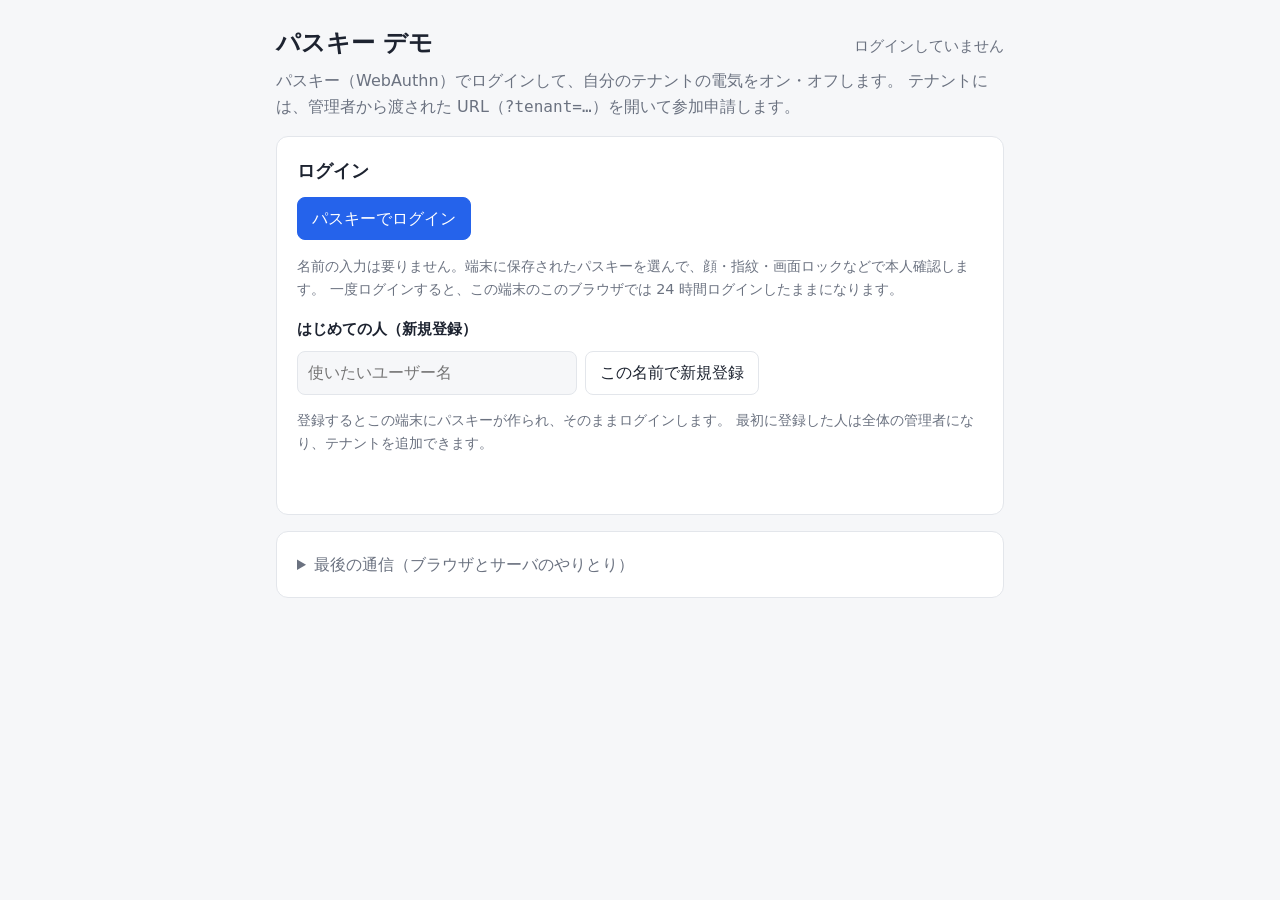
==== cpp/html/index.html @ d55e2777 "render_parity_cpp (7461c80) から複製: パスキー＋テナントの土台 Render のサービス名を junban-python / junban-cpp に変更。  Co-Au" ====
<!DOCTYPE html>
<html lang="ja">
<head>
<meta charset="utf-8">
<meta name="viewport" content="width=device-width, initial-scale=1">
<title>パスキー デモ</title>
<style>
  :root {
    --bg: #f6f7f9; --card: #ffffff; --fg: #1d2330; --muted: #6b7280; --line: #e3e6eb;
    --accent: #2563eb; --accent-fg: #ffffff; --danger: #dc2626; --ok: #15803d;
    --bulb-off: #cbd2dc; --glow: #facc15; --code: #f1f3f6;
  }
  @media (prefers-color-scheme: dark) {
    :root {
      --bg: #12151b; --card: #1b2028; --fg: #e6e9ef; --muted: #9aa3b2; --line: #2c333e;
      --accent: #5b8cff; --accent-fg: #0b1020; --danger: #f87171; --ok: #4ade80;
      --bulb-off: #3a4250; --glow: #fde047; --code: #232a35;
    }
  }
  * { box-sizing: border-box; }
  body {
    margin: 0; background: var(--bg); color: var(--fg);
    font-family: system-ui, -apple-system, "Segoe UI", "Hiragino Sans", "Noto Sans JP", sans-serif;
    line-height: 1.6;
  }
  main { max-width: 760px; margin: 0 auto; padding: 24px 16px 64px; }
  header { display: flex; justify-content: space-between; align-items: baseline; gap: 12px; flex-wrap: wrap; }
  h1 { font-size: 1.5rem; margin: 0; }
  h1 a { color: inherit; text-decoration: none; }
  h2 { font-size: 1.1rem; margin: 0 0 12px; }
  h3 { font-size: .95rem; margin: 16px 0 4px; font-weight: 600; }
  .who { color: var(--muted); font-size: .95rem; }
  .who b { color: var(--fg); }
  .card { background: var(--card); border: 1px solid var(--line); border-radius: 12px; padding: 20px; margin-top: 16px; }
  .card.pending { border-color: var(--glow); }
  .lead { color: var(--muted); margin: 6px 0 0; }
  button {
    font: inherit; border: 1px solid var(--line); background: var(--card); color: var(--fg);
    padding: 8px 14px; border-radius: 8px; cursor: pointer;
  }
  button.primary { background: var(--accent); border-color: var(--accent); color: var(--accent-fg); }
  button.danger { color: var(--danger); }
  button:disabled { opacity: .45; cursor: not-allowed; }
  input[type=text] {
    font: inherit; padding: 8px 10px; border-radius: 8px; border: 1px solid var(--line);
    background: var(--bg); color: var(--fg); width: 100%; max-width: 280px;
  }
  .row { display: flex; gap: 8px; flex-wrap: wrap; align-items: center; margin-top: 10px; }
  .msg { min-height: 1.6em; margin-top: 10px; font-size: .95rem; }
  .msg.err { color: var(--danger); }
  .msg.ok { color: var(--ok); }
  a { color: var(--accent); }

  /* 電気 */
  .light { display: flex; align-items: center; gap: 24px; flex-wrap: wrap; }
  .bulb {
    width: 96px; height: 96px; border-radius: 50%; background: var(--bulb-off);
    transition: background .3s, box-shadow .3s; flex: none;
  }
  .bulb.on { background: var(--glow); box-shadow: 0 0 40px 12px color-mix(in srgb, var(--glow) 55%, transparent); }
  .state { font-size: 1.3rem; font-weight: 700; }
  .toggle {
    position: relative; width: 72px; height: 40px; border-radius: 20px; padding: 0;
    background: var(--bulb-off); border: none;
  }
  .toggle::after {
    content: ""; position: absolute; top: 4px; left: 4px; width: 32px; height: 32px;
    border-radius: 50%; background: #fff; transition: left .2s;
  }
  .toggle.on { background: var(--accent); }
  .toggle.on::after { left: 36px; }

  /* 一覧 */
  .item { display: flex; justify-content: space-between; align-items: center; gap: 8px;
          flex-wrap: wrap; padding: 8px 0; border-top: 1px solid var(--line); }
  .item:first-child { border-top: none; }
  .item .meta { font-size: .85rem; color: var(--muted); word-break: break-all; }
  .item .row { margin-top: 0; }
  .badge { display: inline-block; font-size: .75rem; padding: 1px 8px; border-radius: 999px;
           margin-left: 6px; border: 1px solid var(--line); color: var(--muted); }
  .badge.pending { border-color: var(--glow); color: var(--fg); }
  .badge.me { border-color: var(--accent); color: var(--accent); }
  .badge.admin { border-color: var(--ok); color: var(--ok); }
  .dot { display: inline-block; width: 10px; height: 10px; border-radius: 50%;
         background: var(--bulb-off); margin-right: 6px; vertical-align: middle; }
  .dot.on { background: var(--glow); }

  table { width: 100%; border-collapse: collapse; font-size: .85rem; }
  th, td { text-align: left; padding: 6px 8px; border-top: 1px solid var(--line); vertical-align: top; }
  th { color: var(--muted); font-weight: 600; white-space: nowrap; width: 9.5em; }
  td code { word-break: break-all; }
  .key { border: 1px solid var(--line); border-radius: 10px; padding: 10px 12px; margin-top: 12px; overflow-x: auto; }
  .key-head { display: flex; justify-content: space-between; align-items: center; gap: 8px; }
  code, pre { font-family: ui-monospace, "Cascadia Mono", Consolas, monospace; }
  pre {
    background: var(--code); padding: 12px; border-radius: 8px; overflow: auto;
    font-size: .8rem; max-height: 360px; margin: 8px 0 0;
  }
  details summary { cursor: pointer; color: var(--muted); }
  .note { font-size: .9rem; color: var(--muted); }
  .hidden { display: none !important; }
  .qr-box { display: flex; gap: 16px; align-items: center; flex-wrap: wrap;
            padding: 8px 0 12px; }
  .qr-box svg { flex: none; border-radius: 8px; }
  .qr-box .meta { font-size: .85rem; color: var(--muted); word-break: break-all; max-width: 420px; }
</style>
</head>
<body>
<main>
  <header>
    <h1><a href="index.html">パスキー デモ</a></h1>
    <div class="who" id="who">ログインしていません</div>
  </header>
  <p class="lead">
    パスキー（WebAuthn）でログインして、自分のテナントの電気をオン・オフします。
    テナントには、管理者から渡された URL（<code>?tenant=…</code>）を開いて参加申請します。
  </p>

  <!-- URL でテナントを指定したとき -->
  <section class="card hidden" id="tenantCard">
    <h2 id="tenantName">テナント</h2>
    <div id="tenantBody"></div>
    <div class="msg" id="msgTenant"></div>
  </section>

  <section class="card hidden" id="tenantMembersCard">
    <h2>テナントのメンバー</h2>
    <p class="note">
      このテナントの管理者は、参加申請を「管理者」か「一般」として承認したり、却下・外したりできます。
    </p>
    <div id="tenantMembers"></div>
    <div class="msg" id="msgMembers"></div>
    <div class="hidden" id="tenantInviteBox">
      <h3 class="note">メンバーを招待</h3>
      <p class="note">この QR コードか URL を渡してください。開いた人がログインして参加申請すると、ここに出てきます。</p>
      <div id="tenantInvite"></div>
    </div>
  </section>

  <section class="card" id="loggedOut">
    <h2>ログイン</h2>
    <div class="row">
      <button class="primary" id="btnLogin">パスキーでログイン</button>
    </div>
    <p class="note">名前の入力は要りません。端末に保存されたパスキーを選んで、顔・指紋・画面ロックなどで本人確認します。
      一度ログインすると、この端末のこのブラウザでは 24 時間ログインしたままになります。</p>
    <h3>はじめての人（新規登録）</h3>
    <div class="row">
      <input type="text" id="user" placeholder="使いたいユーザー名" autocomplete="username" maxlength="64">
      <button id="btnSignup">この名前で新規登録</button>
    </div>
    <p class="note">登録するとこの端末にパスキーが作られ、そのままログインします。
      最初に登録した人は全体の管理者になり、テナントを追加できます。</p>
    <div class="msg" id="msgOut"></div>
  </section>

  <section class="card hidden" id="tenantsCard">
    <h2 id="tenantsTitle">あなたのテナント</h2>
    <div id="tenants"></div>
    <div class="hidden" id="addTenant">
      <div class="row">
        <input type="text" id="tenantNew" placeholder="テナント名" maxlength="64">
        <button id="btnAddTenant">テナントを追加</button>
      </div>
      <p class="note">追加すると URL ができます。その URL をテナントの人に渡してください。
        最初に参加申請した人が、そのテナントの管理者になります。</p>
    </div>
    <div class="msg" id="msgTenants"></div>
  </section>

  <!-- 一般のアカウント: 全体の管理者に申請する -->
  <section class="card hidden" id="adminRequestCard">
    <h2>全体の管理者</h2>
    <div id="adminRequestBody"></div>
    <div class="msg" id="msgAdminRequest"></div>
  </section>

  <!-- 全体の管理者: 申請の承認、管理者の一覧、アカウントの削除 -->
  <section class="card hidden" id="accountsCard">
    <h2>全体の管理者の仕事</h2>
    <p class="note">全体の管理者は、テナントの追加・削除、全体の管理者への申請の承認、アカウントの削除ができます。</p>
    <h3 class="note">全体の管理者への申請</h3>
    <div id="adminRequests"></div>
    <h3 class="note">いまの全体の管理者</h3>
    <div id="admins"></div>
    <h3 class="note">アカウントを探して削除</h3>
    <div class="row">
      <input type="text" id="accountSearch" placeholder="ユーザー名（一部でも可）" maxlength="64">
    </div>
    <div id="accounts"></div>
    <div class="msg" id="msgAccounts"></div>
  </section>

  <section class="card hidden" id="loggedIn">
    <h2>サーバが保存しているもの</h2>
    <p class="note">
      パスキー 1 つにつき、公開鍵とその付帯情報だけを保存しています。
      顔や指紋のデータ、秘密鍵、パスワードは端末から出てこないので、ここにはありません。
    </p>
    <div id="keys"></div>
    <div class="row">
      <button id="btnAdd">この端末のパスキーを追加</button>
      <button id="btnLogout">ログアウト</button>
    </div>
    <div class="msg" id="msgIn"></div>
  </section>

  <section class="card">
    <details>
      <summary>最後の通信（ブラウザとサーバのやりとり）</summary>
      <pre id="log">まだありません</pre>
    </details>
  </section>
</main>

<script src="qr.js"></script>
<script>
"use strict";

const TOKEN_KEY = "access_token";
let token = "";
// localStorage に置く（タブを閉じたり QR コードから開き直してもログインしたまま。サーバ側のセッションは 24 時間）
try { token = localStorage.getItem(TOKEN_KEY) || ""; } catch (e) {}

// ?tenant=<guid> で開いたときのテナント
const TENANT = new URLSearchParams(location.search).get("tenant") || "";

const $ = (id) => document.getElementById(id);
const ROLE_LABEL = { admin: "管理者", member: "一般" };

// ---------- base64url <-> ArrayBuffer ----------
function b64uToBuf(s) {
  s = s.replace(/-/g, "+").replace(/_/g, "/");
  while (s.length % 4) s += "=";
  const bin = atob(s);
  const b = new Uint8Array(bin.length);
  for (let i = 0; i < bin.length; i++) b[i] = bin.charCodeAt(i);
  return b.buffer;
}
function bufToB64u(buf) {
  const b = new Uint8Array(buf);
  let s = "";
  for (let i = 0; i < b.length; i++) s += String.fromCharCode(b[i]);
  return btoa(s).replace(/\+/g, "-").replace(/\//g, "_").replace(/=+$/, "");
}

// サーバの options（JSON）を navigator.credentials に渡せる形にする
function toCreateOptions(pk) {
  if (window.PublicKeyCredential && PublicKeyCredential.parseCreationOptionsFromJSON) {
    return PublicKeyCredential.parseCreationOptionsFromJSON(pk);
  }
  const o = structuredClone(pk);
  o.challenge = b64uToBuf(pk.challenge);
  o.user.id = b64uToBuf(pk.user.id);
  o.excludeCredentials = (pk.excludeCredentials || []).map(c => ({ ...c, id: b64uToBuf(c.id) }));
  return o;
}
function toGetOptions(pk) {
  if (window.PublicKeyCredential && PublicKeyCredential.parseRequestOptionsFromJSON) {
    return PublicKeyCredential.parseRequestOptionsFromJSON(pk);
  }
  const o = structuredClone(pk);
  o.challenge = b64uToBuf(pk.challenge);
  o.allowCredentials = (pk.allowCredentials || []).map(c => ({ ...c, id: b64uToBuf(c.id) }));
  return o;
}

// 認証器の応答をサーバに送る JSON（PublicKeyCredential.toJSON() と同じ形）にする
function credToJSON(cred) {
  const r = cred.response;
  const out = {
    id: cred.id,
    rawId: bufToB64u(cred.rawId),
    type: cred.type,
    authenticatorAttachment: cred.authenticatorAttachment || null,
    clientExtensionResults: cred.getClientExtensionResults ? cred.getClientExtensionResults() : {},
    response: { clientDataJSON: bufToB64u(r.clientDataJSON) },
  };
  if (r.attestationObject) {
    out.response.attestationObject = bufToB64u(r.attestationObject);
    out.response.transports = r.getTransports ? r.getTransports() : [];
  } else {
    out.response.authenticatorData = bufToB64u(r.authenticatorData);
    out.response.signature = bufToB64u(r.signature);
    out.response.userHandle = r.userHandle ? bufToB64u(r.userHandle) : null;
  }
  return out;
}

// ---------- API ----------
const logLines = [];
function log(title, obj) {
  logLines.push("// " + title + "\n" + JSON.stringify(obj, null, 2));
  while (logLines.length > 4) logLines.shift();
  $("log").textContent = logLines.join("\n\n");
}

// quiet: 定期確認のときは通信ログに出さない
async function api(path, body, quiet) {
  const h = { "Content-Type": "application/json" };
  if (token) h.Authorization = "Bearer " + token;
  const res = await fetch(path, { method: "POST", headers: h, body: JSON.stringify(body || {}) });
  const j = await res.json();
  if (!quiet) {
    log("→ " + path, body || {});
    log("← " + path, j);
  }
  return j;
}

function setToken(t) {
  token = t || "";
  try {
    if (token) localStorage.setItem(TOKEN_KEY, token);
    else localStorage.removeItem(TOKEN_KEY);
  } catch (e) {}
}

function showMsg(id, text, kind) {
  const el = $(id);
  el.textContent = text || "";
  el.className = "msg" + (kind ? " " + kind : "");
}

function el(tag, attrs, ...children) {
  const e = document.createElement(tag);
  for (const [k, v] of Object.entries(attrs || {})) {
    if (k === "class") e.className = v;
    else if (k === "onclick") e.onclick = v;
    else if (k === "text") e.textContent = v;
    else e.setAttribute(k, v);
  }
  for (const c of children) if (c != null) e.append(c);
  return e;
}

function badge(text, cls) {
  return el("span", { class: "badge" + (cls ? " " + cls : ""), text });
}

function utcToLocal(s) {
  if (!s) return "";
  const d = new Date(s.replace(" ", "T") + "Z");
  return isNaN(d) ? s : d.toLocaleString();
}

function tenantUrl(guid) {
  return location.origin + location.pathname + "?tenant=" + guid;
}

// WebAuthn のエラーを人が読める文に
function webauthnError(e) {
  if (!e) return "失敗しました";
  if (e.name === "NotAllowedError") return "キャンセルされたか、時間切れになりました";
  if (e.name === "InvalidStateError") return "このパスキーはもう登録されています";
  if (e.name === "SecurityError") return "このページのドメインではパスキーを使えません（https か localhost が必要です）";
  return e.message || String(e);
}

function supported() {
  return window.isSecureContext && window.PublicKeyCredential && navigator.credentials;
}

// ---------- 登録 / ログイン ----------
async function register(mode) {
  const msgId = mode === "add" ? "msgIn" : "msgOut";
  if (!supported()) return showMsg(msgId, "このブラウザ（またはこの URL）ではパスキーを使えません", "err");
  const body = mode === "add" ? {} : { user: $("user").value.trim() };
  if (mode !== "add") setToken("");
  const o = await api("/api/passkey/v0/register_options", body);
  if (o.status !== "success") return showMsg(msgId, "登録できません: " + o.message, "err");
  let cred;
  try {
    showMsg(msgId, "端末の指示に従ってください…");
    cred = await navigator.credentials.create({ publicKey: toCreateOptions(o.publicKey) });
  } catch (e) {
    return showMsg(msgId, webauthnError(e), "err");
  }
  const payload = credToJSON(cred);
  payload.name = deviceName();
  const r = await api("/api/passkey/v0/register_verify", payload);
  if (r.status !== "success") return showMsg(msgId, "サーバが受け付けませんでした: " + r.message, "err");
  if (r.access_token) setToken(r.access_token);
  showMsg("msgOut", "");
  await refreshAll();
  showMsg("msgIn", mode === "add" ? "パスキーを追加しました"
    : r.role === "admin" ? "登録してログインしました（最初のメンバーなので全体の管理者です）"
    : "登録してログインしました", "ok");
}

async function login() {
  if (!supported()) return showMsg("msgOut", "このブラウザ（またはこの URL）ではパスキーを使えません", "err");
  // 名前は聞かない。allowCredentials を空にして、端末に保存されたパスキーから選んでもらう
  setToken("");
  const o = await api("/api/passkey/v0/login_options", {});
  if (o.status !== "success") return showMsg("msgOut", "ログインできません: " + o.message, "err");
  let cred;
  try {
    showMsg("msgOut", "端末の指示に従ってください…");
    cred = await navigator.credentials.get({ publicKey: toGetOptions(o.publicKey) });
  } catch (e) {
    return showMsg("msgOut", webauthnError(e), "err");
  }
  const r = await api("/api/passkey/v0/login_verify", credToJSON(cred));
  if (r.status !== "success") return showMsg("msgOut", "ログインできませんでした: " + r.message, "err");
  setToken(r.access_token);
  showMsg("msgOut", "");
  await refreshAll();
  showMsg("msgIn", "ログインしました", "ok");
}

function deviceName() {
  const ua = navigator.userAgent;
  if (/iPhone/.test(ua)) return "iPhone";
  if (/iPad/.test(ua)) return "iPad";
  if (/Android/.test(ua)) return "Android";
  if (/Windows/.test(ua)) return "Windows";
  if (/Mac OS X/.test(ua)) return "Mac";
  if (/Linux/.test(ua)) return "Linux";
  return "passkey";
}

async function logout() {
  await api("/api/passkey/v0/logout", {});
  setToken("");
  await refreshAll();
}

// ---------- 画面の更新 ----------
let me = "";
let myRole = null;
let myAdminRequested = false;

async function refreshMe(quiet) {
  me = "";
  myRole = null;
  myAdminRequested = false;
  if (token) {
    const r = await api("/api/passkey/v0/me", {}, quiet);
    if (r.status === "success") {
      me = r.user;
      myRole = r.role;
      myAdminRequested = r.admin_requested;
    } else {
      setToken("");
    }
  }
  $("loggedOut").classList.toggle("hidden", !!me);
  $("loggedIn").classList.toggle("hidden", !me);
  $("tenantsCard").classList.toggle("hidden", !me);
  $("accountsCard").classList.toggle("hidden", myRole !== "admin");
  $("adminRequestCard").classList.toggle("hidden", !me || myRole === "admin");
  renderAdminRequestCard();
  $("addTenant").classList.toggle("hidden", myRole !== "admin");
  $("tenantsTitle").textContent = myRole === "admin" ? "テナント（全体の管理者には全部見えます）" : "あなたのテナント";
  $("who").innerHTML = "";
  if (me) {
    $("who").append(el("b", { text: me }), myRole === "admin" ? "（全体の管理者）でログイン中" : " でログイン中");
  } else {
    $("who").textContent = "ログインしていません";
  }
}

// 内容が変わったときだけ描き直す（定期確認でボタンがちらつかないように）
function render(box, key, build) {
  if (box.dataset.key === key) return;
  box.dataset.key = key;
  box.innerHTML = "";
  build();
}

async function refreshAll(quiet) {
  await refreshMe(quiet);
  const jobs = [refreshTenant(quiet)];
  if (me) jobs.push(refreshTenants(quiet), refreshKeys(quiet));
  if (myRole === "admin") jobs.push(refreshAccounts(quiet));
  await Promise.all(jobs);
}

// ---------- URL で開いたテナント ----------
let current = null;     // /api/tenant/v0/get の tenant

async function refreshTenant(quiet) {
  $("tenantCard").classList.toggle("hidden", !TENANT);
  if (!TENANT) {
    $("tenantMembersCard").classList.add("hidden");
    return;
  }
  const r = await api("/api/tenant/v0/get", { tenant: TENANT }, quiet);
  const body = $("tenantBody");
  if (r.status !== "success") {
    current = null;
    $("tenantName").textContent = "テナント";
    render(body, "error:" + r.message, () => body.append(el("p", { class: "msg err",
      text: r.message === "unknown tenant" ? "このテナントは見つかりません（削除されたか、URL が違います）"
        : "読み込めません: " + r.message })));
    $("tenantMembersCard").classList.add("hidden");
    return;
  }
  current = r.tenant;
  const t = current;
  $("tenantName").textContent = t.name;
  render(body, JSON.stringify([me, t]), () => {
    if (!me) {
      body.append(el("p", { class: "note", text: "ログイン（はじめての人は新規登録）すると、このテナントに参加申請できます。" }));
      return;
    }
    if (!t.my_status) {
      body.append(
        el("p", { class: "note", text: "このテナントのメンバーではありません。参加申請すると、テナントの管理者が承認します。" +
          "（管理者がまだいないテナントなら、申請した人がそのまま管理者になります）" }),
        el("div", { class: "row" }, el("button", { class: "primary", id: "btnJoin", text: "このテナントに参加申請", onclick: joinTenant })));
      return;
    }
    if (t.my_status === "pending") {
      $("tenantCard").classList.add("pending");
      body.append(
        el("p", { text: "承認待ちです。テナントの管理者が承認すると、このページを開いたままで電気を使えるようになります。" }),
        el("div", { class: "row" }, el("button", { text: "申請を取り下げる", onclick: leaveTenant })));
      return;
    }
    $("tenantCard").classList.remove("pending");
    const toggle = el("button", { class: "toggle" + (t.on ? " on" : ""), id: "toggle", "aria-label": "スイッチ",
      "aria-pressed": t.on ? "true" : "false", onclick: toggleLight });
    body.append(
      el("div", { class: "light" },
        el("div", { class: "bulb" + (t.on ? " on" : ""), id: "bulb", "aria-hidden": "true" }),
        el("div", {},
          el("div", { class: "state", id: "state", text: t.on ? "ついています" : "消えています" }),
          el("div", { class: "note", id: "lastBy", text: t.updated_by
            ? "最後に切り替えた人: " + t.updated_by + "（" + utcToLocal(t.updated_at) + "）" : "まだ誰も触っていません" }),
          el("div", { class: "row" }, toggle,
            el("span", { class: "note", text: "あなたはこのテナントの" + ROLE_LABEL[t.my_role] + " ・ メンバー " + t.member_count + " 人" })))),
      el("div", { class: "row" }, el("button", { text: "このテナントを抜ける", onclick: leaveTenant })));
  });
  $("tenantCard").classList.toggle("pending", !!me && t.my_status === "pending");
  const isMember = t.my_status === "approved";
  $("tenantMembersCard").classList.toggle("hidden", !isMember);
  if (isMember) await refreshTenantMembers(quiet);
}

async function refreshTenantMembers(quiet) {
  const r = await api("/api/tenant/v0/members", { tenant: TENANT }, quiet);
  const box = $("tenantMembers");
  if (r.status !== "success") return;
  const isAdmin = r.me.role === "admin";
  // 招待用の QR（テナントの管理者だけ）
  $("tenantInviteBox").classList.toggle("hidden", !isAdmin);
  const inv = $("tenantInvite");
  render(inv, isAdmin ? TENANT : "", () => {
    if (isAdmin) inv.append(qrPanel(tenantUrl(TENANT), () => copyUrl({ tenant: TENANT, name: current ? current.name : "" })));
  });
  render(box, JSON.stringify([isAdmin, r.member_list]), () => {
    // 承認待ちを上に
    const list = r.member_list.slice().sort((a, b) =>
      (a.status === "pending" ? 0 : 1) - (b.status === "pending" ? 0 : 1));
    for (const m of list) {
      const left = el("div", {}, el("b", { text: m.user }),
        m.user === me ? badge("自分", "me") : null,
        m.status === "pending" ? badge("承認待ち", "pending") : badge(ROLE_LABEL[m.role], m.role === "admin" ? "admin" : ""),
        el("div", { class: "meta", text: "申請 " + utcToLocal(m.created_at) + (m.approved_by && m.approved_by !== m.user
          ? " ・ " + m.approved_by + " が承認" : "") }));
      const btns = el("div", { class: "row" });
      if (isAdmin && m.status === "pending") {
        btns.append(
          el("button", { class: "primary", "data-role": "member", text: "一般として承認", onclick: () => approveMember(m.user, "member") }),
          el("button", { "data-role": "admin", text: "管理者として承認", onclick: () => approveMember(m.user, "admin") }));
      }
      if (isAdmin && m.user !== me) {
        btns.append(el("button", { class: "danger", text: m.status === "pending" ? "却下" : "外す",
          onclick: () => removeMember(m) }));
      }
      box.append(el("div", { class: "item" }, left, btns));
    }
  });
}

async function joinTenant() {
  const r = await api("/api/tenant/v0/join", { tenant: TENANT });
  if (r.status !== "success") return showMsg("msgTenant", "申請できません: " + r.message, "err");
  showMsg("msgTenant", r.member.status === "approved"
    ? "参加しました（最初の 1 人なので、このテナントの管理者です）" : "参加申請しました。承認を待っています", "ok");
  await refreshAll();
}

async function leaveTenant() {
  const pending = current && current.my_status === "pending";
  if (!confirm(pending ? "参加申請を取り下げますか？" : "このテナントを抜けますか？")) return;
  const r = await api("/api/tenant/v0/leave", { tenant: TENANT });
  if (r.message === "last admin cannot leave") {
    return showMsg("msgTenant", "このテナントの管理者があなた 1 人なので抜けられません。先に誰かを管理者として承認してください", "err");
  }
  if (r.status !== "success") return showMsg("msgTenant", "抜けられません: " + r.message, "err");
  showMsg("msgTenant", pending ? "申請を取り下げました" : "テナントを抜けました", "ok");
  await refreshAll();
}

async function toggleLight() {
  if (!current) return;
  $("toggle").disabled = true;
  const r = await api("/api/tenant/v0/switch_set", { tenant: TENANT, on: !current.on });
  if (r.status !== "success") showMsg("msgTenant", "切り替えられません: " + r.message, "err");
  await refreshAll();
}

async function approveMember(user, role) {
  const r = await api("/api/tenant/v0/approve", { tenant: TENANT, user, role });
  if (r.status !== "success") return showMsg("msgMembers", "承認できません: " + r.message, "err");
  showMsg("msgMembers", user + " を" + ROLE_LABEL[role] + "として承認しました", "ok");
  await refreshAll();
}

async function removeMember(m) {
  const what = m.status === "pending" ? "の申請を却下" : "をこのテナントから外";
  if (!confirm("「" + m.user + "」" + what + "しますか？")) return;
  const r = await api("/api/tenant/v0/remove", { tenant: TENANT, user: m.user });
  if (r.status !== "success") return showMsg("msgMembers", "できません: " + r.message, "err");
  showMsg("msgMembers", m.user + (m.status === "pending" ? " の申請を却下しました" : " を外しました"), "ok");
  await refreshAll();
}

// ---------- テナントの一覧（全体の管理者は追加・削除も） ----------
// テナントの URL の QR コードと URL を並べた部品。QR は qr.wasm で作る（qr.js）
function qrPanel(url, onCopy) {
  const box = el("div", { class: "qr-box" });
  const info = el("div", { class: "meta" }, el("div", { text: url }));
  if (onCopy) info.append(el("div", { class: "row" }, el("button", { text: "URL をコピー", onclick: onCopy })));
  box.append(info);
  QR.svg(url, { size: 180 }).then((svg) => box.prepend(svg))
    .catch((e) => info.prepend(el("div", { class: "msg err", text: "QR コードを作れません: " + e.message })));
  return box;
}

// QR を開いているテナント（一覧を描き直しても開いたままにする）
const openQr = new Set();

async function refreshTenants(quiet) {
  const r = await api("/api/tenant/v0/list", {}, quiet);
  const box = $("tenants");
  if (r.status !== "success") return;
  render(box, JSON.stringify([myRole, r.tenant_list, [...openQr]]), () => {
    if (r.tenant_list.length === 0) {
      box.append(el("p", { class: "note", text: myRole === "admin" ? "テナントはまだありません。"
        : "まだどのテナントにも参加していません。テナントの管理者から URL をもらって開いてください。" }));
    }
    for (const t of r.tenant_list) {
      const left = el("div", {},
        t.my_status === "approved" ? el("span", { class: "dot" + (t.on ? " on" : "") }) : null,
        el("a", { href: "?tenant=" + t.tenant, text: t.name }),
        t.my_status === "pending" ? badge("承認待ち", "pending")
          : t.my_role ? badge(ROLE_LABEL[t.my_role], t.my_role === "admin" ? "admin" : "") : null,
        el("div", { class: "meta", text: "メンバー " + t.member_count + " 人" +
          (myRole === "admin" ? " ・ " + tenantUrl(t.tenant) : "") }));
      const btns = el("div", { class: "row" });
      if (myRole === "admin") {
        const open = openQr.has(t.tenant);
        btns.append(
          el("button", { class: "qr-toggle", text: open ? "QR を閉じる" : "QR コード", onclick: () => toggleQr(t) }),
          el("button", { text: "URL をコピー", onclick: () => copyUrl(t) }),
          el("button", { class: "danger", text: "削除", onclick: () => deleteTenant(t) }));
      }
      box.append(el("div", { class: "item" }, left, btns));
      if (myRole === "admin" && openQr.has(t.tenant)) box.append(qrPanel(tenantUrl(t.tenant)));
    }
  });
}

function toggleQr(t) {
  if (openQr.has(t.tenant)) openQr.delete(t.tenant);
  else openQr.add(t.tenant);
  refreshTenants(true);
}

async function copyUrl(t) {
  try {
    await navigator.clipboard.writeText(tenantUrl(t.tenant));
    showMsg("msgTenants", t.name + " の URL をコピーしました", "ok");
  } catch (e) {
    showMsg("msgTenants", tenantUrl(t.tenant), "");
  }
}

async function addTenant() {
  const name = $("tenantNew").value.trim();
  const r = await api("/api/tenant/v0/add", { name });
  if (r.status !== "success") return showMsg("msgTenants", "追加できません: " + r.message, "err");
  $("tenantNew").value = "";
  openQr.add(r.tenant.tenant);        // 追加したテナントは QR を開いておく
  showMsg("msgTenants", r.tenant.name + " を追加しました。URL: " + tenantUrl(r.tenant.tenant), "ok");
  await refreshAll();
}

async function deleteTenant(t) {
  if (!confirm("テナント「" + t.name + "」を削除しますか？（メンバーと電気の状態も消えます）")) return;
  const r = await api("/api/tenant/v0/delete", { tenant: t.tenant });
  if (r.status !== "success") return showMsg("msgTenants", "削除できません: " + r.message, "err");
  showMsg("msgTenants", t.name + " を削除しました", "ok");
  await refreshAll();
}

// ---------- 全体の管理者への申請（一般のアカウント） ----------
function renderAdminRequestCard() {
  const box = $("adminRequestBody");
  render(box, JSON.stringify([me, myRole, myAdminRequested]), () => {
    if (!me || myRole === "admin") return;
    if (myAdminRequested) {
      box.append(
        el("p", { text: "全体の管理者に申請中です。全体の管理者が承認すると、このページを開いたままでテナントの追加などができるようになります。" }),
        el("div", { class: "row" }, el("button", { text: "申請を取り下げる", onclick: cancelAdminRequest })));
    } else {
      box.append(
        el("p", { class: "note", text: "全体の管理者になると、テナントの追加・削除などができます。申請すると、いまの全体の管理者が承認します。" }),
        el("div", { class: "row" }, el("button", { id: "btnAdminRequest", text: "全体の管理者に申請", onclick: requestAdmin })));
    }
  });
}

async function requestAdmin() {
  const r = await api("/api/account/v0/admin_request", {});
  if (r.status !== "success") return showMsg("msgAdminRequest", "申請できません: " + r.message, "err");
  showMsg("msgAdminRequest", "全体の管理者に申請しました", "ok");
  await refreshAll();
}

async function cancelAdminRequest() {
  const r = await api("/api/account/v0/admin_request_cancel", {});
  if (r.status !== "success") return showMsg("msgAdminRequest", "取り下げられません: " + r.message, "err");
  showMsg("msgAdminRequest", "申請を取り下げました", "ok");
  await refreshAll();
}

// ---------- 全体の管理者の仕事 ----------
let accountList = [];

async function refreshAccounts(quiet) {
  const [q, a] = await Promise.all([
    api("/api/account/v0/admin_requests", {}, quiet),
    api("/api/account/v0/list", {}, quiet),
  ]);
  if (q.status === "success") {
    const box = $("adminRequests");
    render(box, JSON.stringify(q.request_list), () => {
      if (q.request_list.length === 0) box.append(el("p", { class: "note", text: "申請はありません。" }));
      for (const x of q.request_list) {
        box.append(el("div", { class: "item" },
          el("div", {}, el("b", { text: x.user }), badge("申請中", "pending"),
            el("div", { class: "meta", text: "申請 " + utcToLocal(x.created_at) + " ・ パスキー " + x.passkey_count + " 個" })),
          el("div", { class: "row" },
            el("button", { class: "primary", text: "承認", onclick: () => approveAdmin(x.user) }),
            el("button", { class: "danger", text: "却下", onclick: () => rejectAdmin(x.user) }))));
      }
    });
  }
  if (a.status === "success") {
    accountList = a.account_list;
    const admins = accountList.filter(x => x.role === "admin");
    const box = $("admins");
    render(box, JSON.stringify([me, admins]), () => {
      for (const x of admins) {
        box.append(el("div", { class: "item" },
          el("div", {}, el("b", { text: x.user }), x.user === me ? badge("自分", "me") : null,
            el("div", { class: "meta", text: x.approved_by && x.approved_by !== x.user
              ? x.approved_by + " が承認（" + utcToLocal(x.approved_at) + "）" : "最初の管理者" })),
          el("div", { class: "row" },
            el("button", { text: x.user === me ? "自分を一般に戻す" : "一般に戻す", onclick: () => demote(x.user) }))));
      }
    });
    renderAccountSearch();
  }
}

// 名前で絞り込んだアカウントだけを出す（何百人いても一覧から探さなくてよいように）
function renderAccountSearch() {
  const box = $("accounts");
  const q = $("accountSearch").value.trim().toLowerCase();
  const hits = q ? accountList.filter(x => x.user.toLowerCase().includes(q)) : [];
  render(box, JSON.stringify([me, q, hits]), () => {
    if (!q) return;
    if (hits.length === 0) box.append(el("p", { class: "note", text: "見つかりません。" }));
    for (const x of hits.slice(0, 20)) {
      const btns = el("div", { class: "row" });
      if (x.user !== me) btns.append(el("button", { class: "danger", text: "削除", onclick: () => deleteAccount(x) }));
      box.append(el("div", { class: "item" },
        el("div", {}, el("b", { text: x.user }), x.user === me ? badge("自分", "me") : null,
          x.role === "admin" ? badge("全体の管理者", "admin") : null,
          el("div", { class: "meta", text: "登録 " + utcToLocal(x.created_at) + " ・ パスキー " + x.passkey_count + " 個" })),
        btns));
    }
    if (hits.length > 20) box.append(el("p", { class: "note", text: "ほか " + (hits.length - 20) + " 件。もう少し絞り込んでください。" }));
  });
}

async function approveAdmin(user) {
  const r = await api("/api/account/v0/admin_approve", { user });
  if (r.status !== "success") return showMsg("msgAccounts", "承認できません: " + r.message, "err");
  showMsg("msgAccounts", user + " を全体の管理者にしました", "ok");
  await refreshAll();
}

async function rejectAdmin(user) {
  const r = await api("/api/account/v0/admin_reject", { user });
  if (r.status !== "success") return showMsg("msgAccounts", "却下できません: " + r.message, "err");
  showMsg("msgAccounts", user + " の申請を却下しました", "ok");
  await refreshAll();
}

async function demote(user) {
  if (user === me && !confirm("自分を一般に戻しますか？（テナントの追加などができなくなります）")) return;
  const r = await api("/api/account/v0/demote", { user });
  if (r.message === "last admin cannot be demoted") {
    return showMsg("msgAccounts", "全体の管理者が 1 人もいなくなるので、一般には戻せません", "err");
  }
  if (r.status !== "success") return showMsg("msgAccounts", "変更できません: " + r.message, "err");
  showMsg("msgAccounts", user + " を一般に戻しました", "ok");
  await refreshAll();
}

async function deleteAccount(a) {
  if (!confirm("「" + a.user + "」のアカウントを削除しますか？（パスキー、ログイン中のセッション、テナントの所属も消えます）")) return;
  const r = await api("/api/account/v0/delete", { user: a.user });
  if (r.status !== "success") return showMsg("msgAccounts", "削除できません: " + r.message, "err");
  showMsg("msgAccounts", a.user + " を削除しました", "ok");
  await refreshAll();
}

// ---------- 自分のパスキー ----------
const LABELS = {
  credential_id: "credential ID",
  public_key: "公開鍵 (COSE)",
  alg: "アルゴリズム",
  user_handle: "user handle",
  sign_count: "署名カウンタ",
  transports: "transports",
  backup_eligible: "同期できる",
  backed_up: "同期済み",
  aaguid: "AAGUID",
  last_used_at: "最後に使った",
  created_at: "登録した",
};

async function refreshKeys(quiet) {
  const r = await api("/api/passkey/v0/list", {}, quiet);
  const box = $("keys");
  if (r.status !== "success") return;
  render(box, JSON.stringify(r.passkey_list), () => {
    for (const p of r.passkey_list) {
      const table = el("table");
      for (const k of Object.keys(LABELS)) {
        let v = p[k];
        if (k === "alg") v = v === -7 ? "-7 (ES256)" : v === -257 ? "-257 (RS256)" : v;
        if (k === "transports") v = v.join(", ");
        if (k === "backup_eligible" || k === "backed_up") v = v ? "はい" : "いいえ";
        if (k === "last_used_at" || k === "created_at") v = utcToLocal(v);
        table.append(el("tr", {}, el("th", { text: LABELS[k] }),
          el("td", {}, el("code", { text: v == null || v === "" ? "—" : String(v) }))));
      }
      box.append(el("div", { class: "key" },
        el("div", { class: "key-head" }, el("b", { text: p.name }),
          el("button", { class: "danger", text: "削除", onclick: () => deleteKey(p, r.passkey_list.length) })),
        table));
    }
  });
}

async function deleteKey(p, count) {
  const warn = count <= 1
    ? "最後のパスキーです。消すとこのアカウントは削除されます（テナントの所属も消えます）。消しますか？"
    : "「" + p.name + "」を消しますか？（端末側のパスキーは残るので、端末の設定からも消してください）";
  if (!confirm(warn)) return;
  const r = await api("/api/passkey/v0/delete", { credential_id: p.credential_id });
  if (r.message === "last admin cannot leave") {
    return showMsg("msgIn", "全体の管理者があなた 1 人なので退会できません。先に誰かを全体の管理者にしてください", "err");
  }
  if (r.status !== "success") return showMsg("msgIn", "削除できません: " + r.message, "err");
  // 端末側にも「このパスキーはもう無い」と伝える（対応ブラウザのみ）
  try {
    if (PublicKeyCredential.signalUnknownCredential) {
      await PublicKeyCredential.signalUnknownCredential({ rpId: location.hostname, credentialId: p.credential_id });
    }
  } catch (e) {}
  // 最後の 1 本ならサーバがアカウントごと消している（トークンも無効）
  if (r.account_deleted) setToken("");
  await refreshAll();
  showMsg(r.account_deleted ? "msgOut" : "msgIn",
    r.account_deleted ? "アカウントを削除しました" : "削除しました", "ok");
}

// ---------- 起動 ----------
$("btnSignup").onclick = () => register("signup");
$("btnLogin").onclick = login;
$("btnAdd").onclick = () => register("add");
$("btnLogout").onclick = logout;
$("btnAddTenant").onclick = addTenant;
$("user").addEventListener("keydown", (e) => { if (e.key === "Enter") register("signup"); });
$("tenantNew").addEventListener("keydown", (e) => { if (e.key === "Enter") addTenant(); });
$("accountSearch").addEventListener("input", renderAccountSearch);

if (!supported()) {
  showMsg("msgOut", window.isSecureContext
    ? "このブラウザはパスキーに対応していません"
    : "パスキーは https か localhost でしか使えません（いまの URL: " + location.origin + "）", "err");
}

refreshAll();
// 承認された・電気が切り替わった・メンバーが増えた、を拾う
setInterval(() => refreshAll(true).catch(() => {}), 3000);
</script>
</body>
</html>
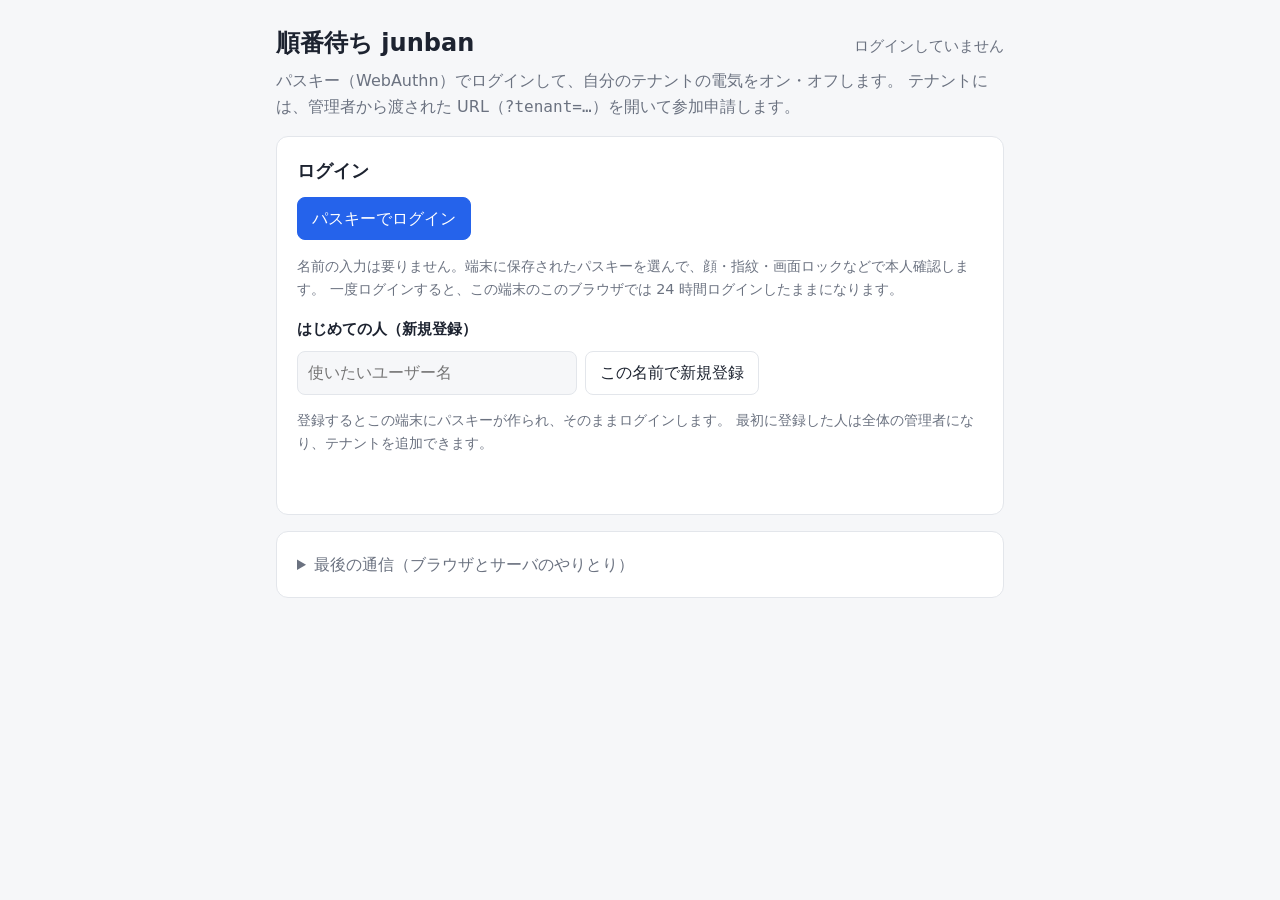
==== commit b8f92768: "順番待ち（整理券）の MVP: API・ページを Python と C++ の両方で - API /api/junban/v0/: store, take, ticket, cancel（お客さん）、" ====
--- a/cpp/html/index.html
+++ b/cpp/html/index.html
@@ -3,7 +3,7 @@
 <head>
 <meta charset="utf-8">
 <meta name="viewport" content="width=device-width, initial-scale=1">
-<title>パスキー デモ</title>
+<title>順番待ち junban（ログイン）</title>
 <style>
   :root {
     --bg: #f6f7f9; --card: #ffffff; --fg: #1d2330; --muted: #6b7280; --line: #e3e6eb;
@@ -108,7 +108,7 @@
 <body>
 <main>
   <header>
-    <h1><a href="index.html">パスキー デモ</a></h1>
+    <h1><a href="index.html">順番待ち junban</a></h1>
     <div class="who" id="who">ログインしていません</div>
   </header>
   <p class="lead">
@@ -520,17 +520,13 @@
       return;
     }
     $("tenantCard").classList.remove("pending");
-    const toggle = el("button", { class: "toggle" + (t.on ? " on" : ""), id: "toggle", "aria-label": "スイッチ",
-      "aria-pressed": t.on ? "true" : "false", onclick: toggleLight });
+    // 店（テナント）のメンバーは順番待ちの管理画面へ
+    const q = "?tenant=" + encodeURIComponent(t.tenant);
     body.append(
-      el("div", { class: "light" },
-        el("div", { class: "bulb" + (t.on ? " on" : ""), id: "bulb", "aria-hidden": "true" }),
-        el("div", {},
-          el("div", { class: "state", id: "state", text: t.on ? "ついています" : "消えています" }),
-          el("div", { class: "note", id: "lastBy", text: t.updated_by
-            ? "最後に切り替えた人: " + t.updated_by + "（" + utcToLocal(t.updated_at) + "）" : "まだ誰も触っていません" }),
-          el("div", { class: "row" }, toggle,
-            el("span", { class: "note", text: "あなたはこのテナントの" + ROLE_LABEL[t.my_role] + " ・ メンバー " + t.member_count + " 人" })))),
+      el("div", { class: "row" },
+        el("a", { href: "staff.html" + q, text: "順番待ちの管理画面を開く", style: "font-weight:700;font-size:1.1rem" }),
+        el("a", { href: "take.html" + q, target: "_blank", text: "お客さんの受付ページ" })),
+      el("p", { class: "note", text: "あなたはこのお店の" + ROLE_LABEL[t.my_role] + " ・ メンバー " + t.member_count + " 人" }),
       el("div", { class: "row" }, el("button", { text: "このテナントを抜ける", onclick: leaveTenant })));
   });
   $("tenantCard").classList.toggle("pending", !!me && t.my_status === "pending");
@@ -902,8 +898,15 @@
 }
 
 refreshAll();
-// 承認された・電気が切り替わった・メンバーが増えた、を拾う
-setInterval(() => refreshAll(true).catch(() => {}), 3000);
+// 承認された・電気が切り替わった・メンバーが増えた、を拾う。
+// 前の回が終わっていなければ飛ばす（サーバが遅いと回が重なって、詰まる一方になる）。
+// タブが裏にある間は問い合わせない。
+let polling = false;
+setInterval(async () => {
+  if (polling || document.hidden) return;
+  polling = true;
+  try { await refreshAll(true); } catch (e) {} finally { polling = false; }
+}, 3000);
 </script>
 </body>
 </html>
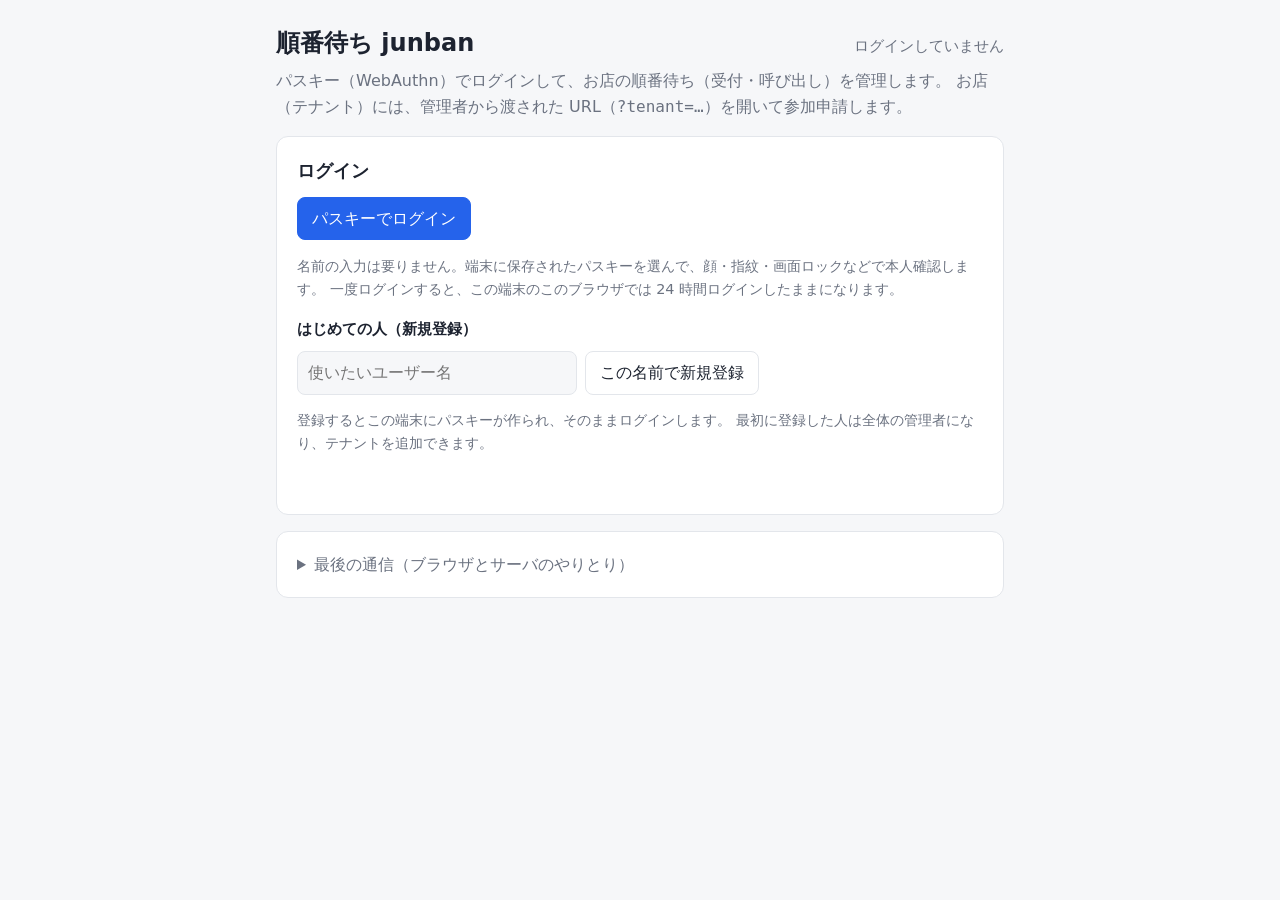
==== commit 1ff826e4: "index.html: 土台のパスキーデモに残っていた「電気」の文言と丸印を消す Co-Authored-By: Claude Opus 5.5 <noreply@anthropic.com>" ====
--- a/cpp/html/index.html
+++ b/cpp/html/index.html
@@ -51,14 +51,6 @@
   .msg.ok { color: var(--ok); }
   a { color: var(--accent); }
 
-  /* 電気 */
-  .light { display: flex; align-items: center; gap: 24px; flex-wrap: wrap; }
-  .bulb {
-    width: 96px; height: 96px; border-radius: 50%; background: var(--bulb-off);
-    transition: background .3s, box-shadow .3s; flex: none;
-  }
-  .bulb.on { background: var(--glow); box-shadow: 0 0 40px 12px color-mix(in srgb, var(--glow) 55%, transparent); }
-  .state { font-size: 1.3rem; font-weight: 700; }
   .toggle {
     position: relative; width: 72px; height: 40px; border-radius: 20px; padding: 0;
     background: var(--bulb-off); border: none;
@@ -112,8 +104,8 @@
     <div class="who" id="who">ログインしていません</div>
   </header>
   <p class="lead">
-    パスキー（WebAuthn）でログインして、自分のテナントの電気をオン・オフします。
-    テナントには、管理者から渡された URL（<code>?tenant=…</code>）を開いて参加申請します。
+    パスキー（WebAuthn）でログインして、お店の順番待ち（受付・呼び出し）を管理します。
+    お店（テナント）には、管理者から渡された URL（<code>?tenant=…</code>）を開いて参加申請します。
   </p>
 
   <!-- URL でテナントを指定したとき -->
@@ -515,7 +507,7 @@
     if (t.my_status === "pending") {
       $("tenantCard").classList.add("pending");
       body.append(
-        el("p", { text: "承認待ちです。テナントの管理者が承認すると、このページを開いたままで電気を使えるようになります。" }),
+        el("p", { text: "承認待ちです。お店の管理者が承認すると、このページを開いたままで使えるようになります。" }),
         el("div", { class: "row" }, el("button", { text: "申請を取り下げる", onclick: leaveTenant })));
       return;
     }
@@ -591,14 +583,6 @@
   await refreshAll();
 }
 
-async function toggleLight() {
-  if (!current) return;
-  $("toggle").disabled = true;
-  const r = await api("/api/tenant/v0/switch_set", { tenant: TENANT, on: !current.on });
-  if (r.status !== "success") showMsg("msgTenant", "切り替えられません: " + r.message, "err");
-  await refreshAll();
-}
-
 async function approveMember(user, role) {
   const r = await api("/api/tenant/v0/approve", { tenant: TENANT, user, role });
   if (r.status !== "success") return showMsg("msgMembers", "承認できません: " + r.message, "err");
@@ -641,7 +625,6 @@
     }
     for (const t of r.tenant_list) {
       const left = el("div", {},
-        t.my_status === "approved" ? el("span", { class: "dot" + (t.on ? " on" : "") }) : null,
         el("a", { href: "?tenant=" + t.tenant, text: t.name }),
         t.my_status === "pending" ? badge("承認待ち", "pending")
           : t.my_role ? badge(ROLE_LABEL[t.my_role], t.my_role === "admin" ? "admin" : "") : null,
@@ -687,7 +670,7 @@
 }
 
 async function deleteTenant(t) {
-  if (!confirm("テナント「" + t.name + "」を削除しますか？（メンバーと電気の状態も消えます）")) return;
+  if (!confirm("テナント「" + t.name + "」を削除しますか？（メンバーも消えます）")) return;
   const r = await api("/api/tenant/v0/delete", { tenant: t.tenant });
   if (r.status !== "success") return showMsg("msgTenants", "削除できません: " + r.message, "err");
   showMsg("msgTenants", t.name + " を削除しました", "ok");
@@ -898,7 +881,7 @@
 }
 
 refreshAll();
-// 承認された・電気が切り替わった・メンバーが増えた、を拾う。
+// 承認された・メンバーが増えた、を拾う。
 // 前の回が終わっていなければ飛ばす（サーバが遅いと回が重なって、詰まる一方になる）。
 // タブが裏にある間は問い合わせない。
 let polling = false;
